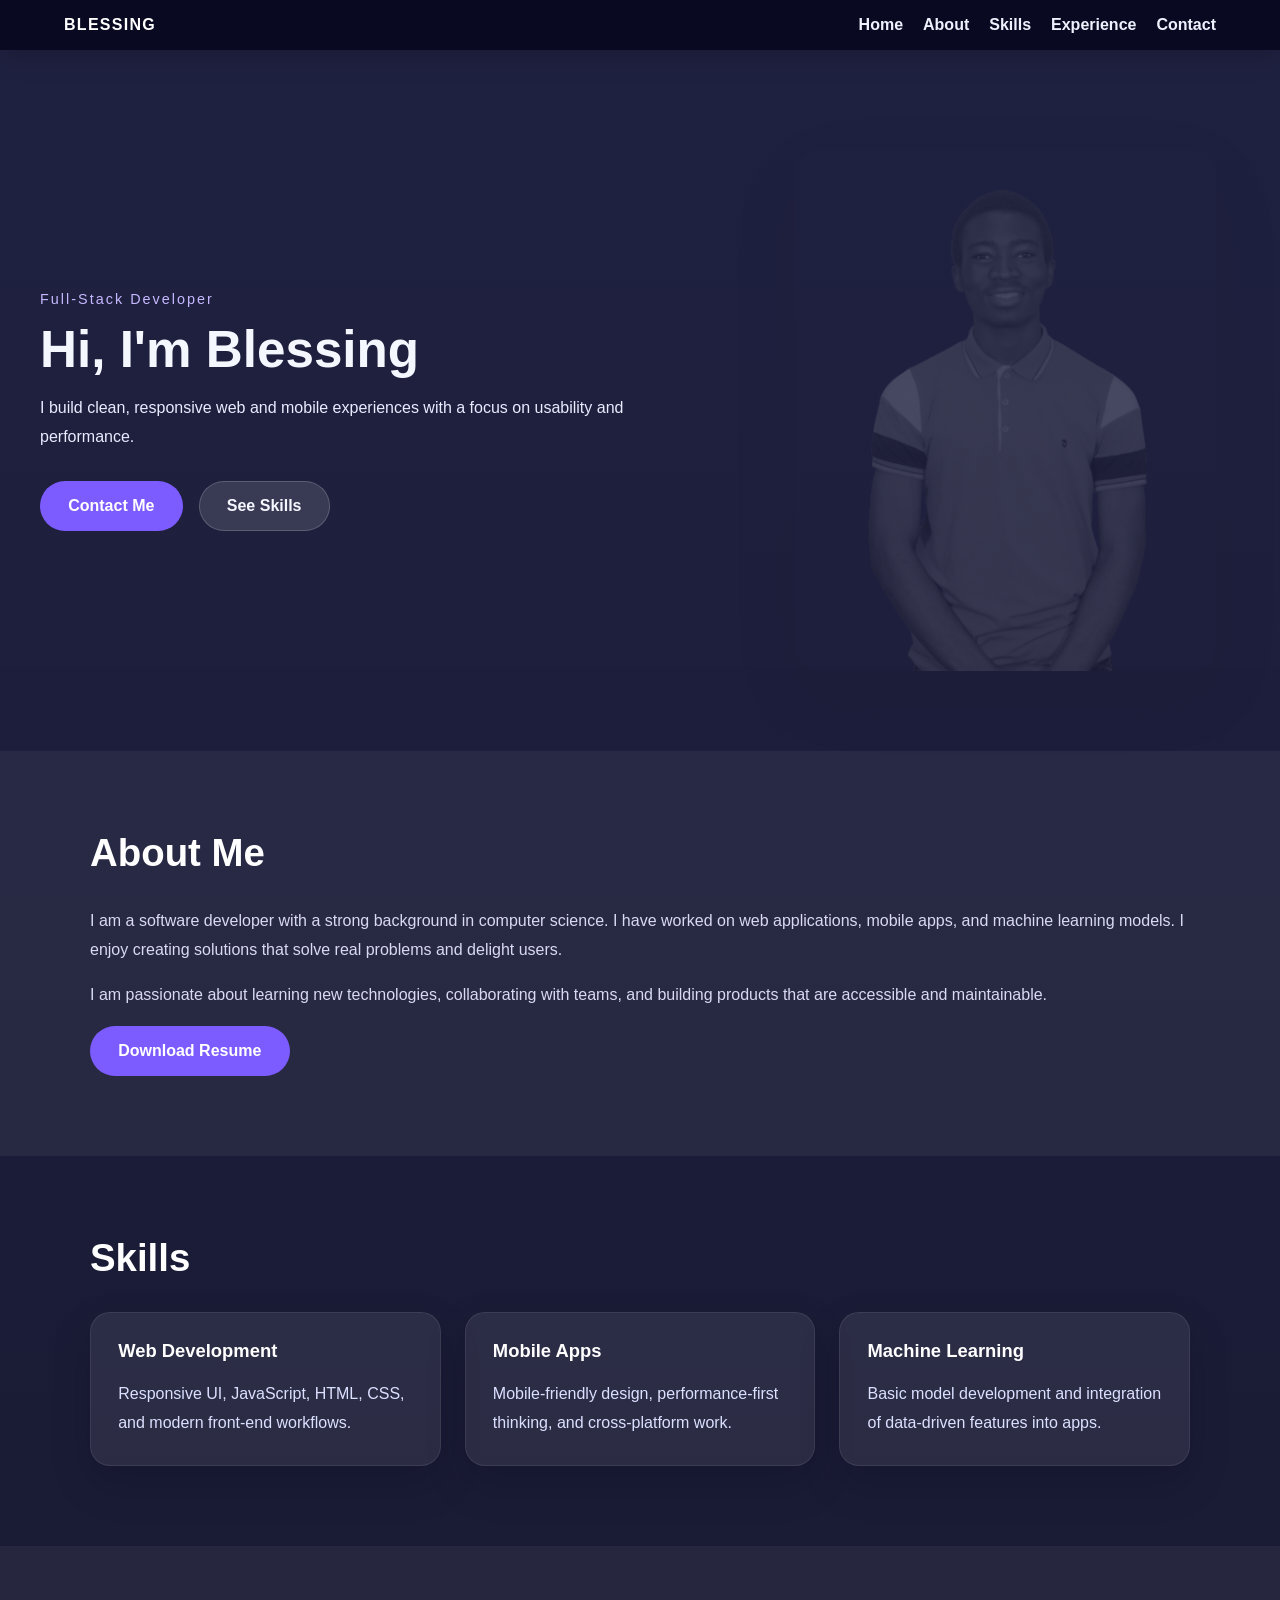
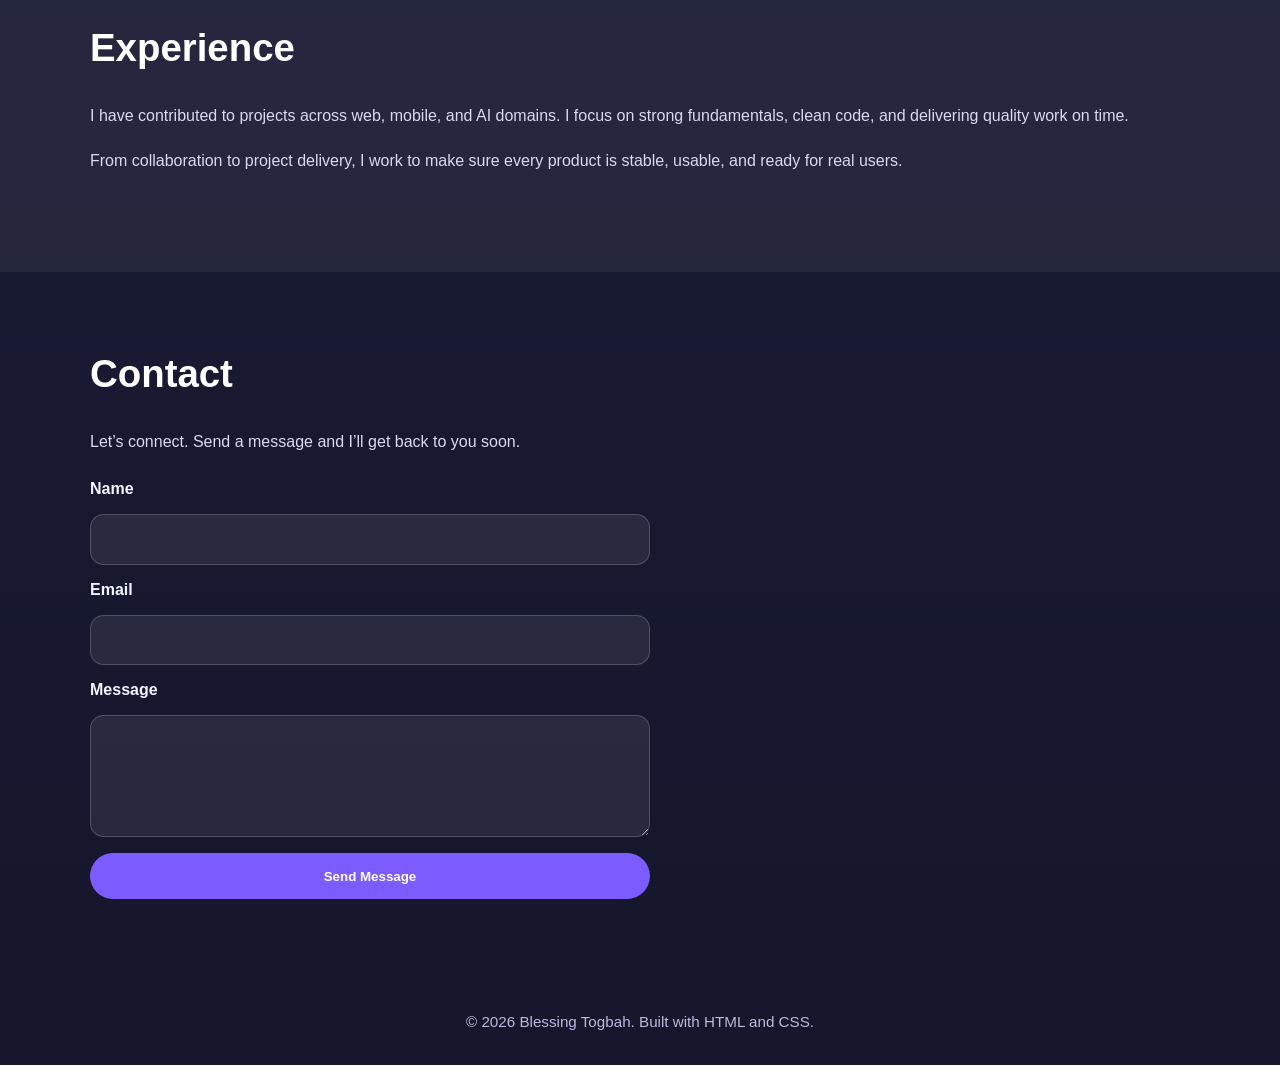
==== Portfiolo/index.html @ 1e4667f7 "Add files via upload" ====
<!DOCTYPE html>
<html lang="en">
<head>
    <meta charset="UTF-8">
    <meta name="viewport" content="width=device-width, initial-scale=1.0">
    <title>Blessing Togbah | Portfolio</title>
    <link rel="stylesheet" href="style.css">
</head>
<body>
    <header class="site-header">
        <nav class="nav-container">
            <div class="logo">BLESSING</div>
            <ul class="nav-menu">
                <li><a href="#home">Home</a></li>
                <li><a href="#about">About</a></li>
                <li><a href="#skills">Skills</a></li>
                <li><a href="#experience">Experience</a></li>
                <li><a href="#contact">Contact</a></li>
            </ul>
        </nav>
    </header>

    <main>
        <section id="home" class="hero">
            <div class="content-grid">
                <div class="hero-copy">
                    <span class="eyebrow">Full-Stack Developer</span>
                    <h1>Hi, I'm Blessing</h1>
                    <p>I build clean, responsive web and mobile experiences with a focus on usability and performance.</p>
                    <div class="hero-buttons">
                        <a href="#contact" class="btn btn-primary">Contact Me</a>
                        <a href="#skills" class="btn btn-secondary">See Skills</a>
                    </div>
                </div>
                <div class="hero-visual">
                    <img src="img.png.png" alt="Blessing portrait" class="hero-image watermark">
                </div>
            </div>
        </section>

        <section id="about" class="section section-alt">
            <div class="section-inner">
                <h2>About Me</h2>
                <p>I am a software developer with a strong background in computer science. I have worked on web applications, mobile apps, and machine learning models. I enjoy creating solutions that solve real problems and delight users.</p>
                <p>I am passionate about learning new technologies, collaborating with teams, and building products that are accessible and maintainable.</p>
                <a href="resume.pdf" class="btn btn-primary" download>Download Resume</a>
            </div>
        </section>

        <section id="skills" class="section">
            <div class="section-inner">
                <h2>Skills</h2>
                <div class="cards">
                    <article class="card">
                        <h3>Web Development</h3>
                        <p>Responsive UI, JavaScript, HTML, CSS, and modern front-end workflows.</p>
                    </article>
                    <article class="card">
                        <h3>Mobile Apps</h3>
                        <p>Mobile-friendly design, performance-first thinking, and cross-platform work.</p>
                    </article>
                    <article class="card">
                        <h3>Machine Learning</h3>
                        <p>Basic model development and integration of data-driven features into apps.</p>
                    </article>
                </div>
            </div>
        </section>

        <section id="experience" class="section section-alt">
            <div class="section-inner">
                <h2>Experience</h2>
                <p>I have contributed to projects across web, mobile, and AI domains. I focus on strong fundamentals, clean code, and delivering quality work on time.</p>
                <p>From collaboration to project delivery, I work to make sure every product is stable, usable, and ready for real users.</p>
            </div>
        </section>

        <section id="contact" class="section">
            <div class="section-inner">
                <h2>Contact</h2>
                <p>Let’s connect. Send a message and I’ll get back to you soon.</p>
                <form class="contact-form" action="#" method="post">
                    <label for="name">Name</label>
                    <input type="text" id="name" name="name" required>

                    <label for="email">Email</label>
                    <input type="email" id="email" name="email" required>

                    <label for="message">Message</label>
                    <textarea id="message" name="message" rows="5" required></textarea>

                    <button type="submit" class="btn btn-primary">Send Message</button>
                </form>
            </div>
        </section>
    </main>

    <footer class="site-footer">
        <p>© 2026 Blessing Togbah. Built with HTML and CSS.</p>
    </footer>
</body>
</html>
---- Portfiolo/style.css ----
* {
  box-sizing: border-box;
}

html {
  scroll-behavior: smooth;
}

body {
  margin: 0;
  min-height: 100vh;
  font-family: 'Segoe UI', Tahoma, Geneva, Verdana, sans-serif;
  color: #111;
  background: linear-gradient(180deg, rgba(22, 24, 57, 0.96), rgba(14, 15, 37, 0.97)), url('https://images.unsplash.com/photo-1506744038136-46273834b3fb?ixlib=rb-4.0.3&ixid=M3wxMjA3fDB8MHxwaG90by1wYWdlfHx8fGVufDB8fHx8fA%3D%3D&auto=format&fit=crop&w=1170&q=80');
  background-size: cover;
  background-position: center;
}

.site-header {
  width: 100%;
  position: sticky;
  top: 0;
  z-index: 50;
  background: rgba(8, 9, 31, 0.92);
  box-shadow: 0 8px 24px rgba(0, 0, 0, 0.18);
}

.nav-container {
  display: flex;
  justify-content: space-between;
  align-items: center;
  padding: 1rem 1.5rem;
  max-width: 1200px;
  margin: 0 auto;
}

.logo {
  font-size: 1rem;
  font-weight: 700;
  letter-spacing: 0.08em;
  color: #ffffff;
  /* text-transform: uppercase; */
}

.nav-menu {
  display: flex;
  gap: 1.25rem;
  list-style: none;
  margin: 0;
  padding: 0;
}

.nav-menu a {
  color: #eef2ff;
  text-decoration: none;
  font-weight: 600;
  transition: color 0.2s ease;
}

.nav-menu a:hover,
.nav-menu a:focus-visible {
  color: #e9c5ff;
}

.hero {
  padding: 100px 20px 80px;
  width: 100%;
}

.content-grid {
  display: grid;
  grid-template-columns: 1.2fr 0.8fr;
  gap: 2rem;
  max-width: 1200px;
  margin: 0 auto;
  align-items: center;
}

.hero-copy {
  max-width: 640px;
}

.eyebrow {
  display: inline-block;
  margin-bottom: 1rem;
  color: #c6b8ff;
  font-size: 0.9rem;
  letter-spacing: 0.14em;
}

.hero h1 {
  margin: 0 0 1rem;
  font-size: clamp(2.4rem, 4vw, 4.5rem);
  line-height: 1.05;
  color: #f5f7ff;
}

.hero-copy p {
  margin: 0 0 1.8rem;
  max-width: 620px;
  line-height: 1.85;
  color: #e9ecff;
}

.hero-buttons {
  display: flex;
  gap: 1rem;
  flex-wrap: wrap;
}

.btn {
  display: inline-flex;
  align-items: center;
  justify-content: center;
  padding: 0.95rem 1.7rem;
  border-radius: 999px;
  font-weight: 600;
  text-decoration: none;
  transition: transform 0.2s ease, box-shadow 0.2s ease, background-color 0.2s ease;
}

.btn:hover {
  transform: translateY(-1px);
}

.btn-primary {
  background: #7d5cff;
  color: #ffffff;
  border: 1px solid transparent;
}

.btn-secondary {
  background: rgba(255, 255, 255, 0.12);
  color: #f5f7ff;
  border: 1px solid rgba(255, 255, 255, 0.18);
}

.hero-visual {
  display: flex;
  justify-content: center;
  align-items: center;
}

.hero-image {
  width: 100%;
  max-width: 420px;
  border-radius: 1.5rem;
  opacity: 0.18;
  filter: grayscale(100%);
  box-shadow: 0 25px 80px rgba(10, 10, 40, 0.35);
}

.section {
  padding: 80px 20px;
  width: 100%;
}

.section-alt {
  background: rgba(255, 255, 255, 0.05);
}

.section-inner {
  max-width: 1100px;
  margin: 0 auto;
}

.section-inner h2 {
  margin-top: 0;
  font-size: clamp(2rem, 3vw, 3rem);
  color: #ffffff;
}

.section-inner p {
  line-height: 1.8;
  color: #d9d9f2;
}

.cards {
  display: grid;
  grid-template-columns: repeat(auto-fit, minmax(240px, 1fr));
  gap: 1.5rem;
  margin-top: 2rem;
}

.card {
  padding: 1.7rem;
  border-radius: 1.25rem;
  background: rgba(255, 255, 255, 0.08);
  border: 1px solid rgba(255, 255, 255, 0.08);
  box-shadow: 0 18px 40px rgba(3, 8, 29, 0.18);
}

.card h3 {
  margin-top: 0;
  font-size: 1.15rem;
  color: #ffffff;
}

.card p {
  margin: 0.9rem 0 0;
  color: #dce0ff;
}

.contact-form {
  display: grid;
  gap: 1rem;
  max-width: 560px;
  margin-top: 1.5rem;
}

.contact-form label {
  display: block;
  font-weight: 600;
  color: #f0f4ff;
}

.contact-form input,
.contact-form textarea {
  width: 100%;
  padding: 0.95rem 1rem;
  border-radius: 0.85rem;
  border: 1px solid rgba(255, 255, 255, 0.18);
  background: rgba(255, 255, 255, 0.08);
  color: #ffffff;
  font-size: 1rem;
}

.contact-form input::placeholder,
.contact-form textarea::placeholder {
  color: rgba(255, 255, 255, 0.65);
}

.contact-form button {
  border: none;
  cursor: pointer;
}

.site-footer {
  padding: 1.2rem 1.5rem;
  text-align: center;
  color: #b8bbe0;
  font-size: 0.95rem;
}

@media (max-width: 900px) {
  .content-grid {
    grid-template-columns: 1fr;
  }

  .hero {
    padding-top: 80px;
  }

  .nav-container {
    flex-direction: column;
    gap: 0.75rem;
    padding: 1rem;
  }
}

@media (max-width: 650px) {
  .nav-menu {
    flex-wrap: wrap;
    justify-content: center;
  }

  .hero-image {
    max-width: 100%;
  }

  .section {
    padding: 60px 16px;
  }
}
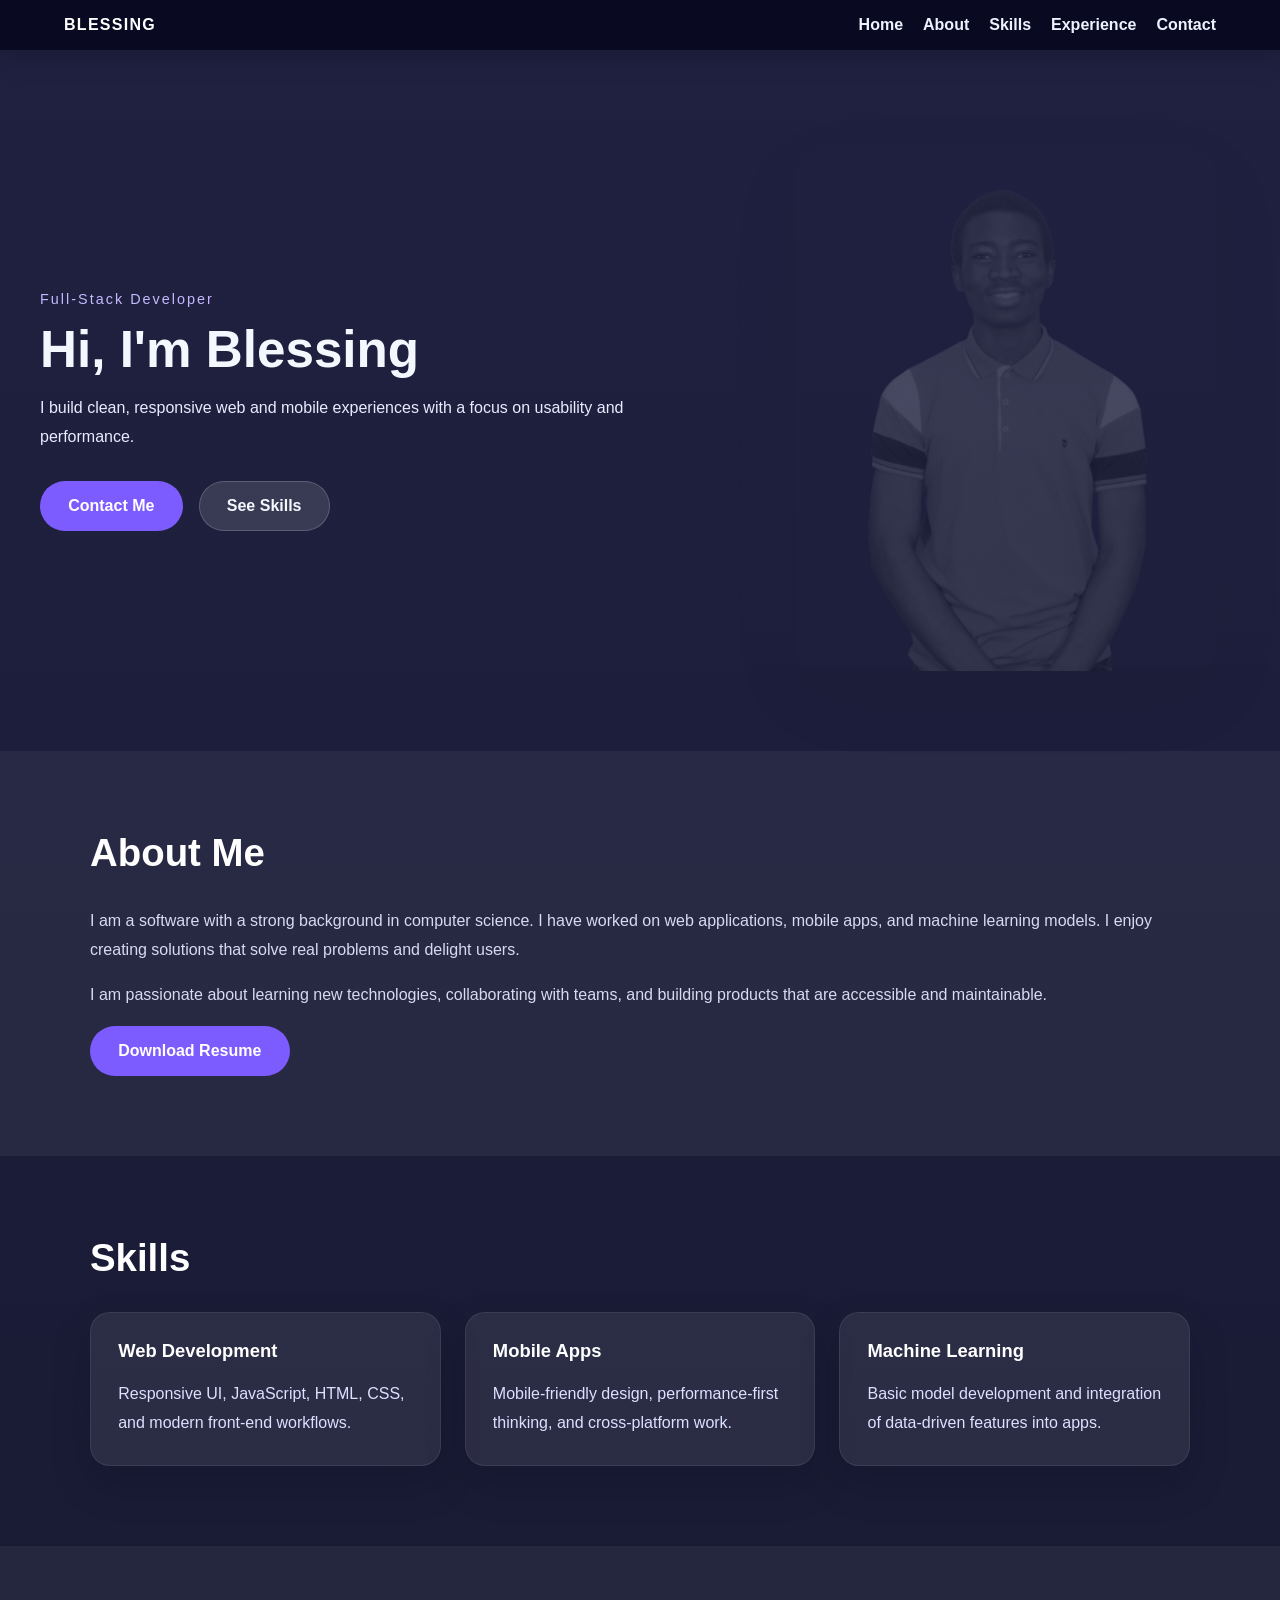
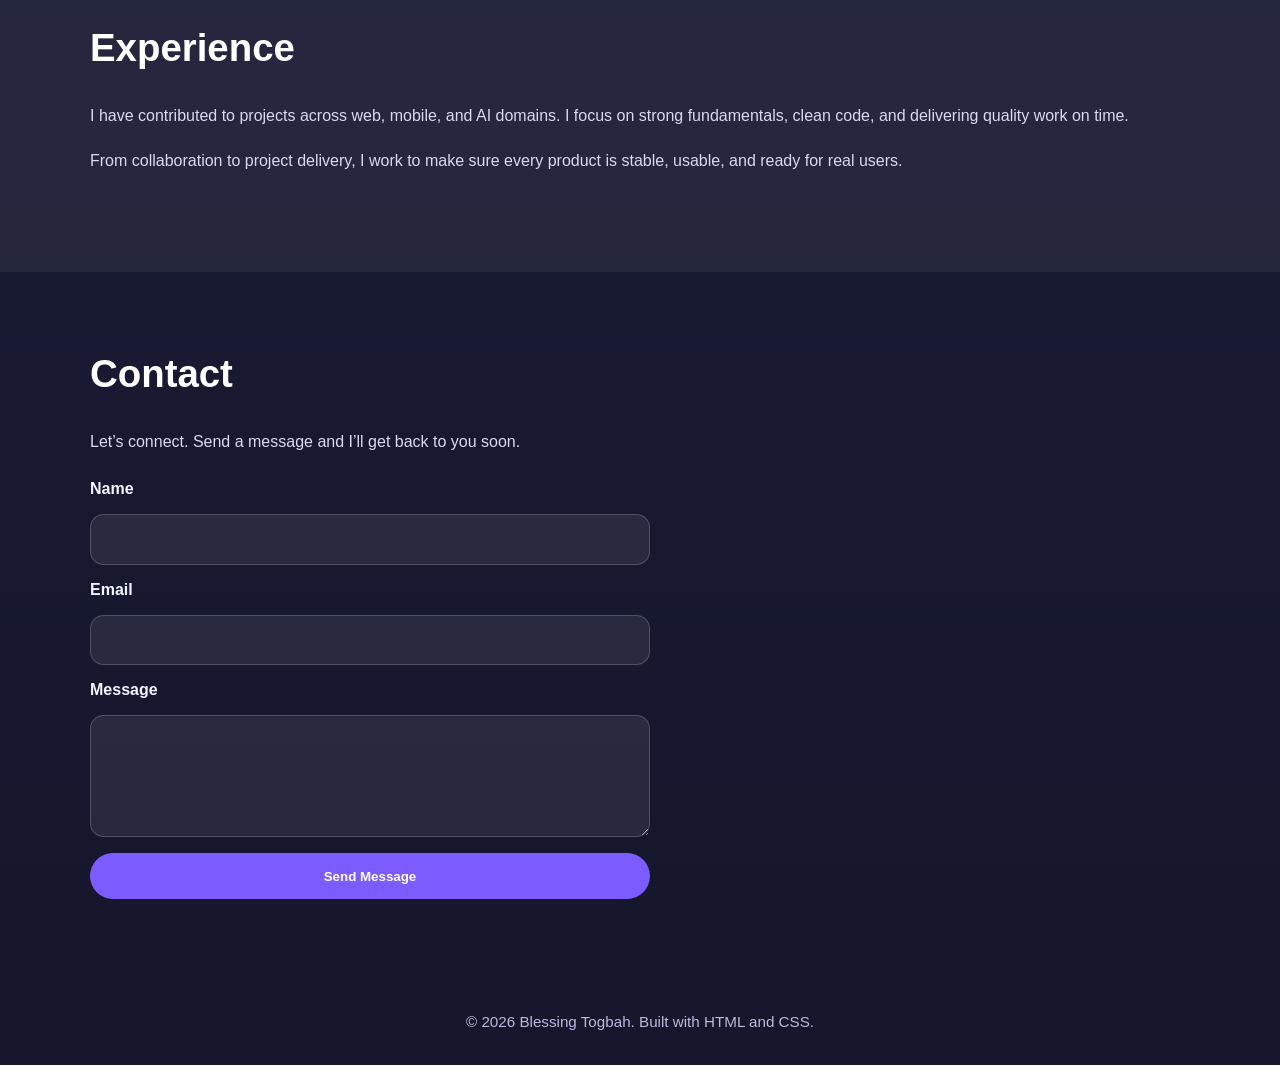
==== commit 9e100b04: "Update index.html" ====
--- a/Portfiolo/index.html
+++ b/Portfiolo/index.html
@@ -41,9 +41,9 @@
         <section id="about" class="section section-alt">
             <div class="section-inner">
                 <h2>About Me</h2>
-                <p>I am a software developer with a strong background in computer science. I have worked on web applications, mobile apps, and machine learning models. I enjoy creating solutions that solve real problems and delight users.</p>
+                <p>I am a software  with a strong background in computer science. I have worked on web applications, mobile apps, and machine learning models. I enjoy creating solutions that solve real problems and delight users.</p>
                 <p>I am passionate about learning new technologies, collaborating with teams, and building products that are accessible and maintainable.</p>
-                <a href="resume.pdf" class="btn btn-primary" download>Download Resume</a>
+                <a href="BLESSING TOGBAH SHURALEFF (1).pdf" class="btn btn-primary" download>Download Resume</a>
             </div>
         </section>
 
@@ -99,4 +99,4 @@
         <p>© 2026 Blessing Togbah. Built with HTML and CSS.</p>
     </footer>
 </body>
-</html>+</html>
